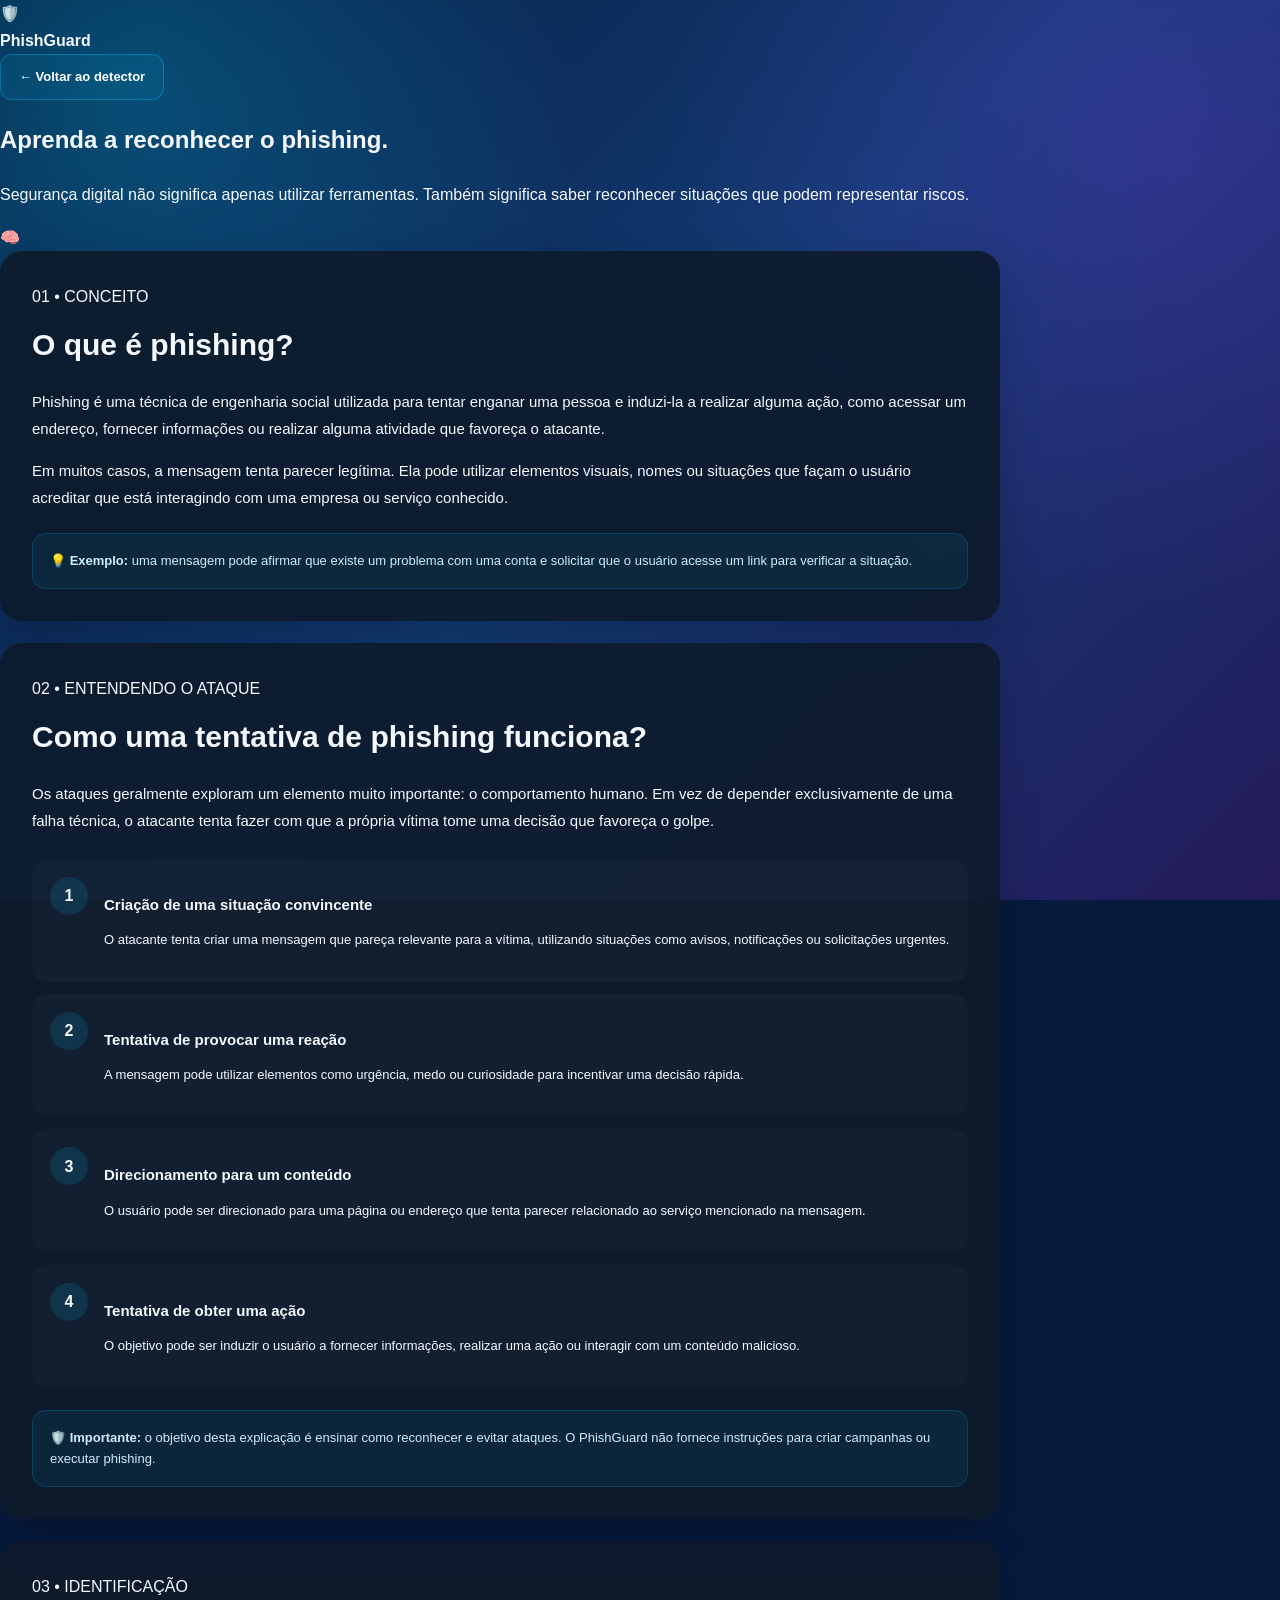
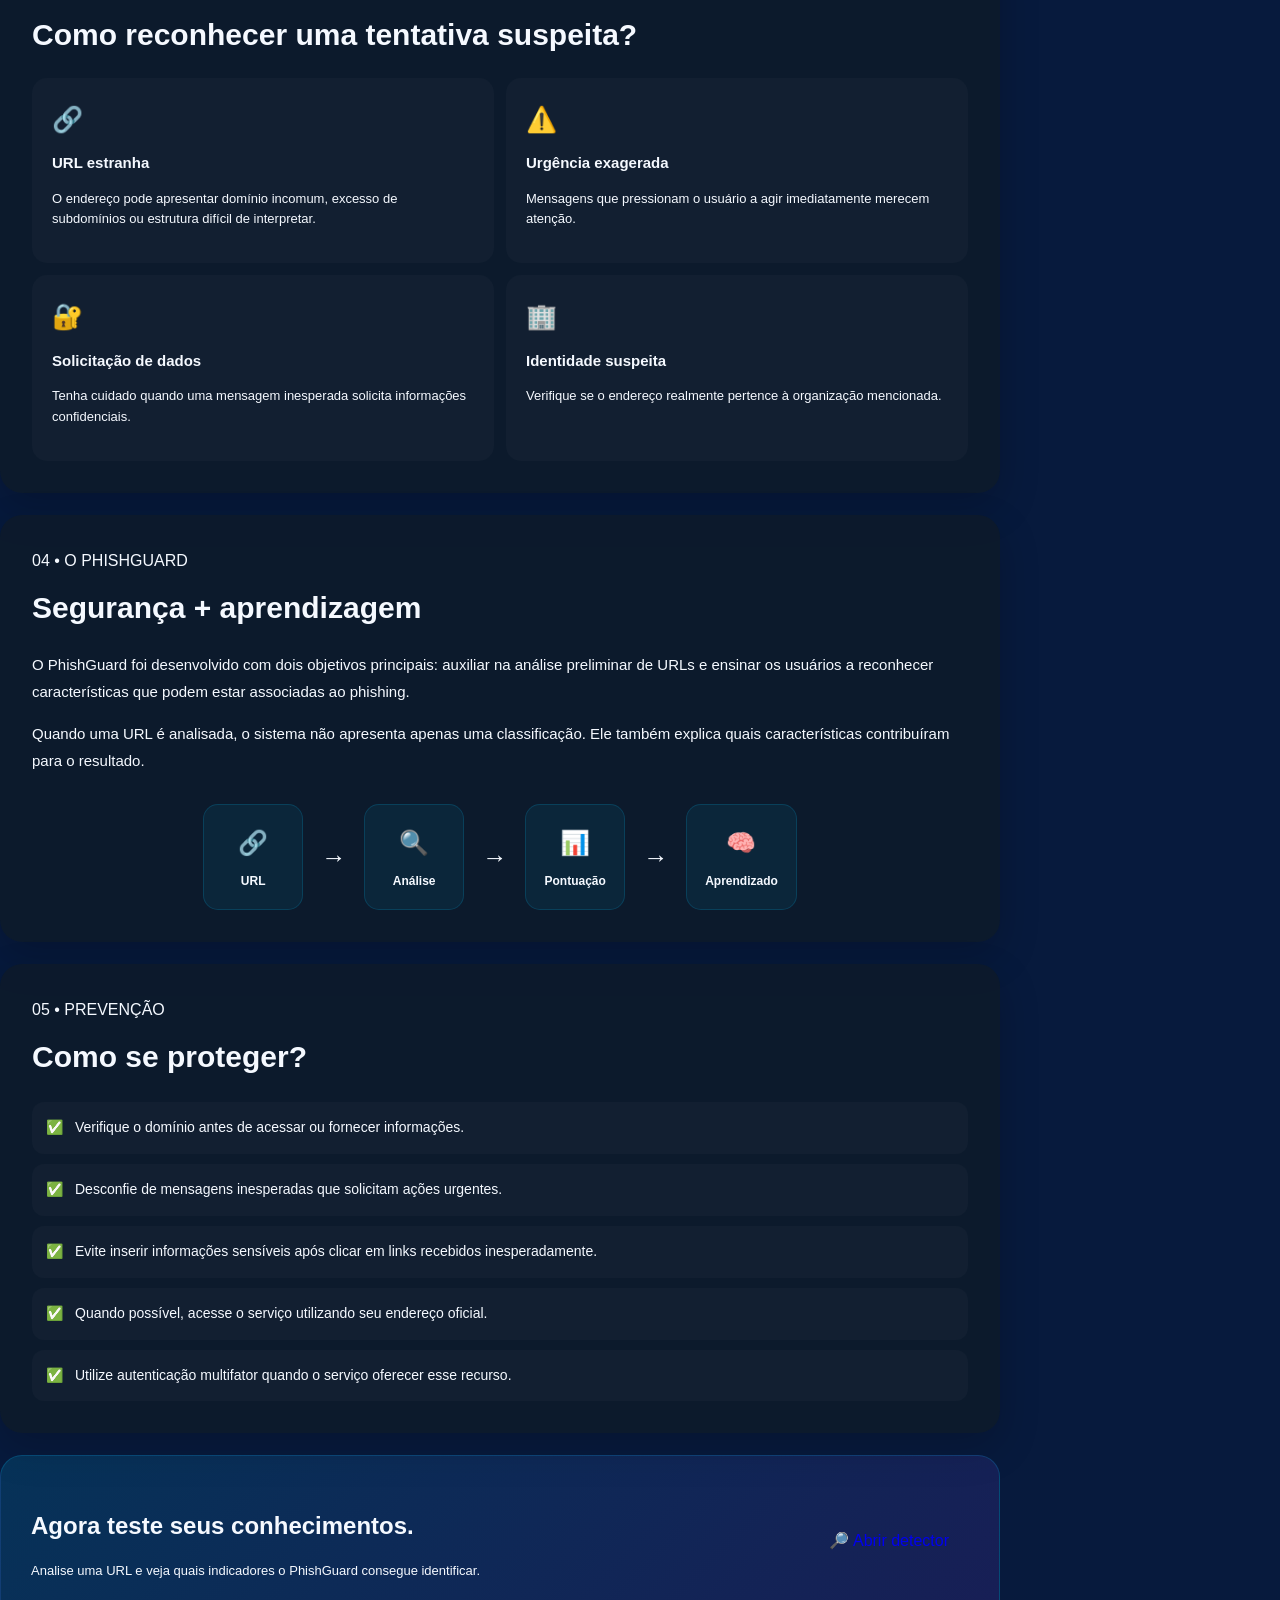
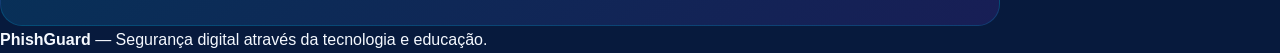
==== aprenda.html @ 77832d0c "Versão inicial do PhishGuard" ====
<!DOCTYPE html>
<html lang="pt-BR">

<head>

    <meta charset="UTF-8">

    <meta
        name="viewport"
        content="width=device-width, initial-scale=1.0"
    >

    <title>Aprenda sobre Phishing - PhishGuard</title>

    <link rel="stylesheet" href="./aprenda.css">

</head>


<body class="aprenda-body">


<header class="topbar">

    <a href="index.html" class="logo">

        <span>🛡️</span>

        <div>

            <strong>
                PhishGuard
            </strong>
        </div>

    </a>


    <a
      href="index.html"
      class="back-button"
    >
      ← Voltar ao detector
    </a>

</header>


<main class="container aprendizagem">


    <!-- INTRODUÇÃO -->

    <section class="hero">

        <div>

            <h1>
                Aprenda a reconhecer o phishing.
            </h1>

            <p>
                Segurança digital não significa apenas
                utilizar ferramentas. Também significa
                saber reconhecer situações que podem
                representar riscos.
            </p>

        </div>


        <div class="shield">
            🧠
        </div>

    </section>



    <!-- O QUE É PHISHING -->

    <section class="conteudo-card">

        <span class="section-title">
            01 • CONCEITO
        </span>

        <h2>
            O que é phishing?
        </h2>


        <p>

            Phishing é uma técnica de engenharia social
            utilizada para tentar enganar uma pessoa e
            induzi-la a realizar alguma ação, como acessar
            um endereço, fornecer informações ou realizar
            alguma atividade que favoreça o atacante.

        </p>


        <p>

            Em muitos casos, a mensagem tenta parecer
            legítima. Ela pode utilizar elementos visuais,
            nomes ou situações que façam o usuário acreditar
            que está interagindo com uma empresa ou serviço
            conhecido.

        </p>


        <div class="destaque">

            💡 <strong>Exemplo:</strong>

            uma mensagem pode afirmar que existe um
            problema com uma conta e solicitar que o
            usuário acesse um link para verificar a situação.

        </div>

    </section>



    <!-- COMO FUNCIONA -->

    <section
        id="como-funciona"
        class="conteudo-card"
    >

        <span class="section-title">
            02 • ENTENDENDO O ATAQUE
        </span>

        <h2>
            Como uma tentativa de phishing funciona?
        </h2>


        <p>

            Os ataques geralmente exploram um elemento
            muito importante: o comportamento humano.

            Em vez de depender exclusivamente de uma
            falha técnica, o atacante tenta fazer com que
            a própria vítima tome uma decisão que favoreça
            o golpe.

        </p>


        <div class="etapas">


            <div class="etapa">

                <div class="numero">
                    1
                </div>

                <div>

                    <h3>
                        Criação de uma situação convincente
                    </h3>

                    <p>

                        O atacante tenta criar uma mensagem
                        que pareça relevante para a vítima,
                        utilizando situações como avisos,
                        notificações ou solicitações urgentes.

                    </p>

                </div>

            </div>



            <div class="etapa">

                <div class="numero">
                    2
                </div>

                <div>

                    <h3>
                        Tentativa de provocar uma reação
                    </h3>

                    <p>

                        A mensagem pode utilizar elementos
                        como urgência, medo ou curiosidade
                        para incentivar uma decisão rápida.

                    </p>

                </div>

            </div>



            <div class="etapa">

                <div class="numero">
                    3
                </div>

                <div>

                    <h3>
                        Direcionamento para um conteúdo
                    </h3>

                    <p>

                        O usuário pode ser direcionado para
                        uma página ou endereço que tenta
                        parecer relacionado ao serviço
                        mencionado na mensagem.

                    </p>

                </div>

            </div>



            <div class="etapa">

                <div class="numero">
                    4
                </div>

                <div>

                    <h3>
                        Tentativa de obter uma ação
                    </h3>

                    <p>

                        O objetivo pode ser induzir o usuário
                        a fornecer informações, realizar uma
                        ação ou interagir com um conteúdo
                        malicioso.

                    </p>

                </div>

            </div>


        </div>


        <div class="destaque">

            🛡️ <strong>Importante:</strong>

            o objetivo desta explicação é ensinar como
            reconhecer e evitar ataques. O PhishGuard não
            fornece instruções para criar campanhas ou
            executar phishing.

        </div>

    </section>



    <!-- SINAIS -->

    <section class="conteudo-card">

        <span class="section-title">
            03 • IDENTIFICAÇÃO
        </span>

        <h2>
            Como reconhecer uma tentativa suspeita?
        </h2>


        <div class="sinais-grid">


            <div class="sinal">

                <span>🔗</span>

                <h3>
                    URL estranha
                </h3>

                <p>
                    O endereço pode apresentar domínio
                    incomum, excesso de subdomínios ou
                    estrutura difícil de interpretar.
                </p>

            </div>


            <div class="sinal">

                <span>⚠️</span>

                <h3>
                    Urgência exagerada
                </h3>

                <p>
                    Mensagens que pressionam o usuário
                    a agir imediatamente merecem atenção.
                </p>

            </div>


            <div class="sinal">

                <span>🔐</span>

                <h3>
                    Solicitação de dados
                </h3>

                <p>
                    Tenha cuidado quando uma mensagem
                    inesperada solicita informações
                    confidenciais.
                </p>

            </div>


            <div class="sinal">

                <span>🏢</span>

                <h3>
                    Identidade suspeita
                </h3>

                <p>
                    Verifique se o endereço realmente
                    pertence à organização mencionada.
                </p>

            </div>


        </div>

    </section>



    <!-- PHISHGUARD -->

    <section class="conteudo-card">

        <span class="section-title">
            04 • O PHISHGUARD
        </span>

        <h2>
            Segurança + aprendizagem
        </h2>


        <p>

            O PhishGuard foi desenvolvido com dois
            objetivos principais: auxiliar na análise
            preliminar de URLs e ensinar os usuários a
            reconhecer características que podem estar
            associadas ao phishing.

        </p>


        <p>

            Quando uma URL é analisada, o sistema não
            apresenta apenas uma classificação.
            Ele também explica quais características
            contribuíram para o resultado.

        </p>


        <div class="fluxo">

            <div>
                🔗
                <strong>URL</strong>
            </div>

            <span>→</span>

            <div>
                🔍
                <strong>Análise</strong>
            </div>

            <span>→</span>

            <div>
                📊
                <strong>Pontuação</strong>
            </div>

            <span>→</span>

            <div>
                🧠
                <strong>Aprendizado</strong>
            </div>

        </div>

    </section>



    <!-- PREVENÇÃO -->

    <section
        id="prevencao"
        class="conteudo-card"
    >

        <span class="section-title">
            05 • PREVENÇÃO
        </span>

        <h2>
            Como se proteger?
        </h2>


        <div class="check-list">

            <div>
                ✅
                <span>
                    Verifique o domínio antes de acessar
                    ou fornecer informações.
                </span>
            </div>

            <div>
                ✅
                <span>
                    Desconfie de mensagens inesperadas
                    que solicitam ações urgentes.
                </span>
            </div>

            <div>
                ✅
                <span>
                    Evite inserir informações sensíveis
                    após clicar em links recebidos
                    inesperadamente.
                </span>
            </div>

            <div>
                ✅
                <span>
                    Quando possível, acesse o serviço
                    utilizando seu endereço oficial.
                </span>
            </div>

            <div>
                ✅
                <span>
                    Utilize autenticação multifator quando
                    o serviço oferecer esse recurso.
                </span>
            </div>

        </div>

    </section>



    <!-- VOLTAR AO DETECTOR -->

    <section class="cta">

        <div>

            <h2>
                Agora teste seus conhecimentos.
            </h2>

            <p>
                Analise uma URL e veja quais indicadores
                o PhishGuard consegue identificar.
            </p>

        </div>


        <a
            href="index.html"
            class="btn-primary cta-button"
        >
            🔎 Abrir detector
        </a>

    </section>


</main>


<footer>

    <strong>PhishGuard</strong>
    — Segurança digital através da tecnologia e educação.

</footer>


</body>

</html>
---- aprenda.css ----
html:has(body.aprenda-body) {
    margin: 0;
    padding: 0;
    background: #071a3d;
    overflow-x: hidden;
    overscroll-behavior-y: none;
}

body.aprenda-body {
    margin: 0;
    padding: 0;
    min-height: 100vh;
    width: 100%;
    max-width: 100%;
    overflow-x: hidden;
}
*,
*::before,
*::after {
    box-sizing: border-box;
}

body.aprenda-body {

    margin: 0;

    min-height: 100vh;

    background:
        radial-gradient(
            circle at 10% 10%,
            rgba(0, 212, 255, 0.25),
            transparent 32%
        ),

        radial-gradient(
            circle at 90% 15%,
            rgba(124, 58, 237, 0.25),
            transparent 35%
        ),

        linear-gradient(
            135deg,
            #071a3d 0%,
            #123b73 50%,
            #251b5c 100%
        );

    background-attachment: fixed;

    color: #f5f9ff;

    font-family:
        "Segoe UI",
        Arial,
        sans-serif;

    font-size: 16px;

    line-height: 1.7;

}

/* =========================================
   HEADER — PÁGINA APRENDA
========================================= */

.aprenda-header {

    width: 100%;

    position: sticky;

    top: 0;

    z-index: 1000;

    background:
        rgba(7, 26, 61, 0.88);

    backdrop-filter:
        blur(14px);

    -webkit-backdrop-filter:
        blur(14px);

    border-bottom:
        1px solid rgba(255, 255, 255, 0.10);

}


.aprenda-header-container {
    width: 100%;
    max-width: 1200px;
    min-height: 72px;
    margin: 0 auto;
    padding: 0 25px;

    display: flex;
    align-items: center;
    justify-content: center;

    position: relative;
}

/* LOGO */

.logo-aprenda {
    color: #ffffff;
    text-decoration: none;
    font-size: 21px;
    font-weight: 800;

    position: absolute;
    left: 50%;
    transform: translateX(-50%);

    white-space: nowrap;
}


.logo-aprenda:first-letter {

    color: #00d4ff;

}


/* MENU */

.aprenda-nav {

    display: flex;

    align-items: center;

    gap: 28px;

}


.aprenda-nav a {

    color: #cfe1f5;

    text-decoration: none;

    font-size: 14px;

    font-weight: 600;

    transition:
        color 0.2s ease;

}


.aprenda-nav a:hover {

    color: #00d4ff;

}


/* BOTÃO VOLTAR */

.voltar-aprenda {
    position: absolute;
    right: 25px;

    display: inline-flex;
    align-items: center;
    gap: 8px;

    padding: 10px 18px;

    color: #eaf7ff;

    text-decoration: none;

    font-size: 14px;
    font-weight: 700;

    background: rgba(0, 212, 255, 0.08);

    border: 1px solid rgba(0, 212, 255, 0.35);

    border-radius: 12px;

    transition:
        background 0.25s ease,
        border-color 0.25s ease,
        transform 0.25s ease,
        box-shadow 0.25s ease;
}


.voltar-aprenda:hover {

    color: #ffffff;

    background: rgba(0, 212, 255, 0.18);

    border-color: rgba(0, 212, 255, 0.7);

    transform: translateY(-2px);

    box-shadow:
        0 8px 25px rgba(0, 212, 255, 0.15);
}


.voltar-aprenda:active {

    transform: translateY(0);

}


/* CELULAR */

@media (max-width: 800px) {

    .aprenda-header-container {

        padding:
            12px 18px;

    }

    .aprenda-nav {

        display: none;

    }

}
.logo {
    text-decoration: none;
    color: var(--texto);
}


.link-card {
    text-decoration: none;
    color: var(--texto);
    display: block;
    transition: 0.25s ease;
}


.link-card:hover {

    transform: translateY(-5px);

    border-color: rgba(0,200,255,0.45);

    background: rgba(20,55,100,0.85);

}


.link-card p {
    color: var(--cinza);
}


.saiba-mais {

    display: inline-block;

    margin-top: 15px;

    color: var(--azul);

    font-weight: bold;

    font-size: 13px;

}


/* CONTEÚDO */

.aprendizagem {
    max-width: 1000px;
}


.conteudo-card {

    background: rgba(13,26,43,0.9);

    border: 1px solid var(--borda);

    border-radius: 22px;

    padding: 32px;

    margin-bottom: 22px;

    box-shadow:
        0 15px 40px rgba(0,0,0,0.18);

}


.conteudo-card h2 {

    font-size: 30px;

    margin: 8px 0 18px;

}


.conteudo-card > p {

    color: var(--cinza);

    line-height: 1.8;

    margin-bottom: 15px;

    font-size: 15px;

}


.destaque {

    margin-top: 22px;

    padding: 17px;

    border-radius: 14px;

    background:
        rgba(0,200,255,0.07);

    border:
        1px solid rgba(0,200,255,0.18);

    color: #ccecff;

    line-height: 1.6;

    font-size: 13px;

}


/* ETAPAS */

.etapas {

    display: grid;

    gap: 12px;

    margin-top: 25px;

}


.etapa {

    display: flex;

    gap: 16px;

    padding: 18px;

    border-radius: 15px;

    background: rgba(255,255,255,0.025);

    border: 1px solid var(--borda);

}


.numero {

    width: 38px;

    height: 38px;

    min-width: 38px;

    border-radius: 50%;

    display: flex;

    align-items: center;

    justify-content: center;

    background: rgba(0,200,255,0.12);

    color: var(--azul);

    font-weight: bold;

}


.etapa h3 {

    font-size: 15px;

    margin-bottom: 5px;

}


.etapa p {

    color: var(--cinza);

    font-size: 13px;

    line-height: 1.6;

}


/* SINAIS */

.sinais-grid {

    display: grid;

    grid-template-columns:
        repeat(2, 1fr);

    gap: 12px;

}


.sinal {

    padding: 20px;

    border-radius: 15px;

    background: rgba(255,255,255,0.025);

    border: 1px solid var(--borda);

}


.sinal > span {

    font-size: 25px;

}


.sinal h3 {

    margin: 10px 0 5px;

    font-size: 15px;

}


.sinal p {

    color: var(--cinza);

    font-size: 13px;

    line-height: 1.6;

}


/* FLUXO */

.fluxo {

    display: flex;

    align-items: center;

    justify-content: center;

    gap: 18px;

    margin-top: 30px;

    flex-wrap: wrap;

}


.fluxo div {

    display: flex;

    flex-direction: column;

    align-items: center;

    gap: 7px;

    min-width: 100px;

    padding: 18px;

    border-radius: 15px;

    background: rgba(0,200,255,0.07);

    border: 1px solid rgba(0,200,255,0.16);

    font-size: 24px;

}


.fluxo strong {

    font-size: 12px;

    color: var(--texto);

}


.fluxo > span {

    color: var(--azul);

    font-size: 25px;

}


/* CHECKLIST */

.check-list {

    display: grid;

    gap: 10px;

    margin-top: 20px;

}


.check-list div {

    display: flex;

    align-items: flex-start;

    gap: 12px;

    padding: 14px;

    border-radius: 12px;

    background: rgba(255,255,255,0.025);

    border: 1px solid var(--borda);

    color: var(--cinza);

    font-size: 14px;

}


.check-list div:first-letter {

    color: var(--verde);

}


/* CTA */

.cta {

    display: flex;

    justify-content: space-between;

    align-items: center;

    gap: 25px;

    padding: 30px;

    border-radius: 22px;

    background:
        linear-gradient(
            135deg,
            rgba(0,200,255,0.14),
            rgba(124,58,237,0.14)
        );

    border: 1px solid rgba(0,200,255,0.18);

}


.cta h2 {

    margin-bottom: 5px;

}


.cta p {

    color: var(--cinza);

    font-size: 13px;

}


.cta-button {

    text-decoration: none;

    display: inline-flex;

    align-items: center;

    justify-content: center;

    min-height: 48px;

    padding: 0 20px;

}


/* RESPONSIVO */

@media(max-width: 700px) {

    .sinais-grid {

        grid-template-columns: 1fr;

    }


    .fluxo {

        flex-direction: column;

    }


    .fluxo > span {

        transform: rotate(90deg);

    }


    .cta {

        flex-direction: column;

        align-items: flex-start;

    }

}

/* =========================================
   BOTÃO VOLTAR AO DETECTOR
========================================= */

.back-button {
    display: inline-flex;
    align-items: center;
    justify-content: center;
    gap: 8px;

    padding: 11px 18px;

    border-radius: 12px;

    border: 1px solid rgba(0, 200, 255, 0.35);

    background: rgba(0, 200, 255, 0.08);

    color: #ffffff;

    text-decoration: none;

    font-size: 13px;

    font-weight: 600;

    transition:
        background 0.25s ease,
        border-color 0.25s ease,
        transform 0.25s ease,
        box-shadow 0.25s ease;
}


.back-button:hover {

    background: rgba(0, 200, 255, 0.18);

    border-color: #00c8ff;

    transform: translateX(-3px);

    box-shadow:
        0 5px 20px rgba(0, 200, 255, 0.15);

}


.back-button:active {

    transform: translateX(-1px);

}
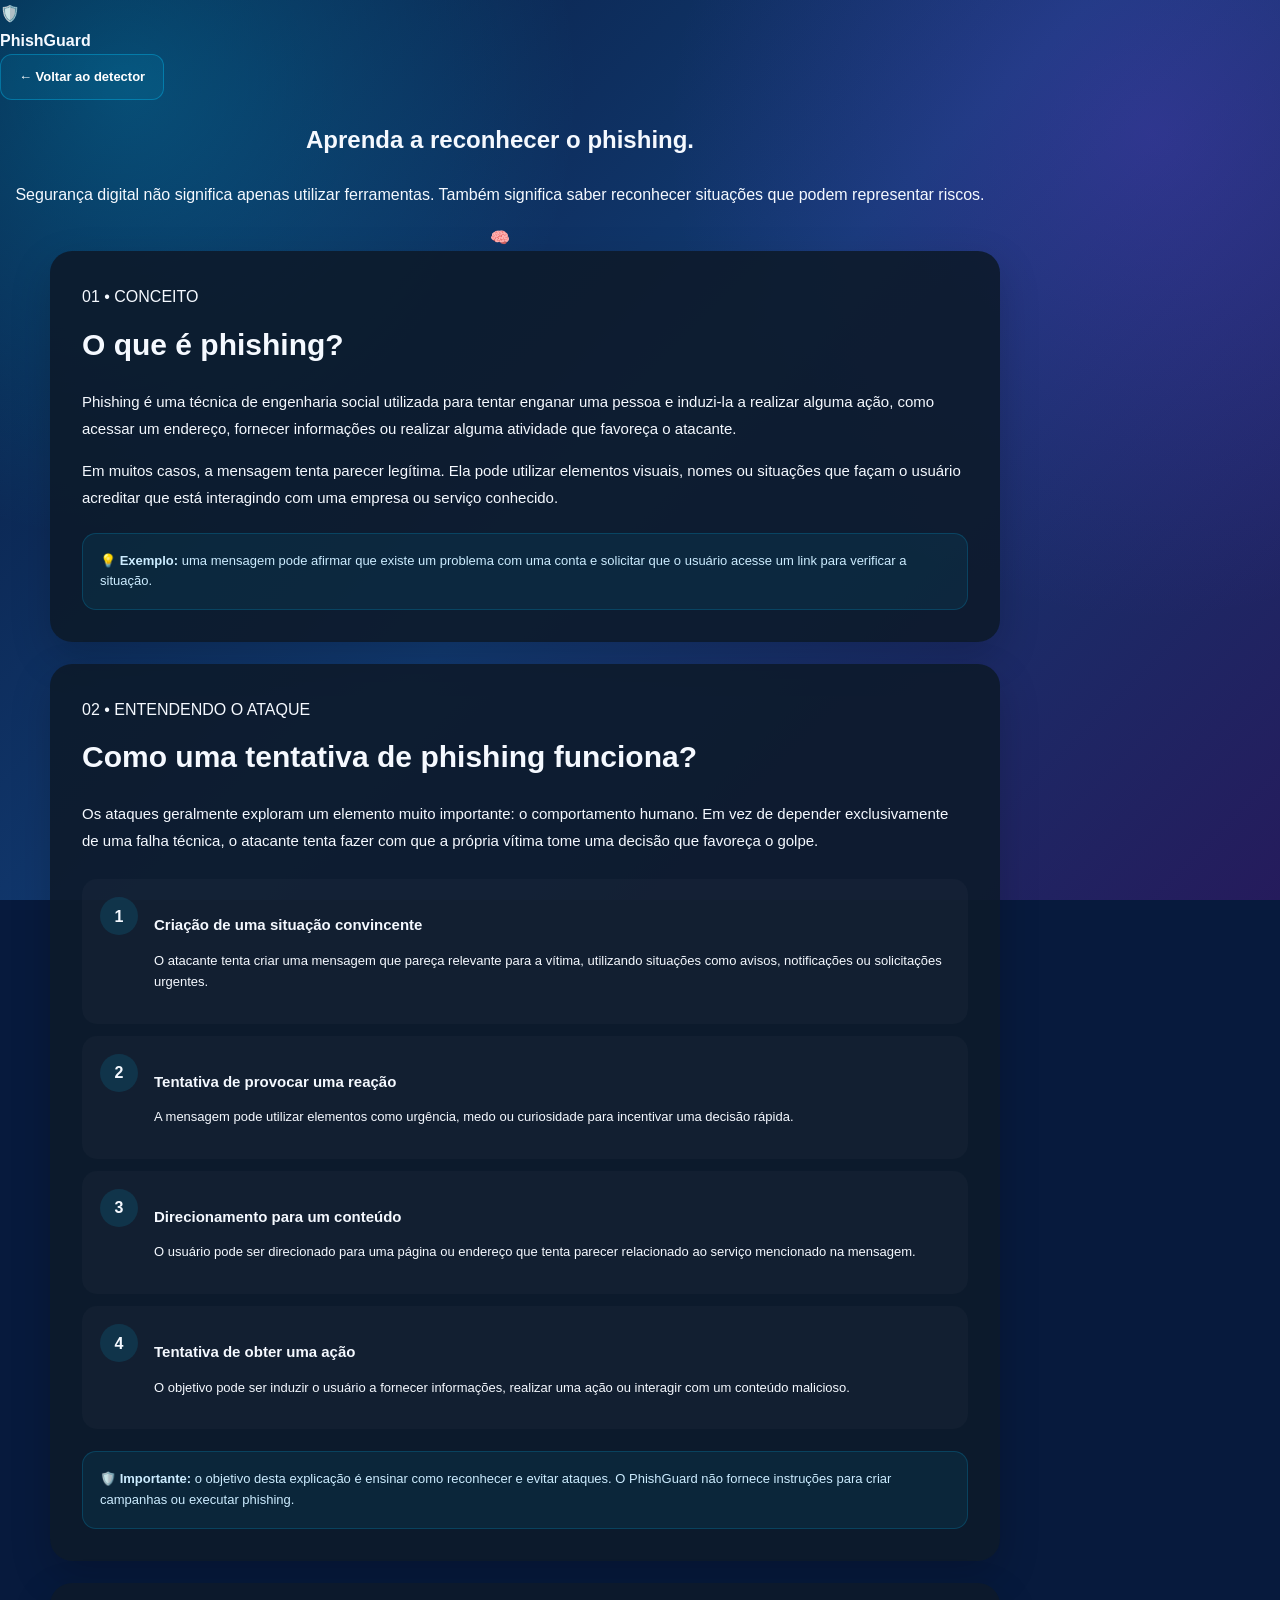
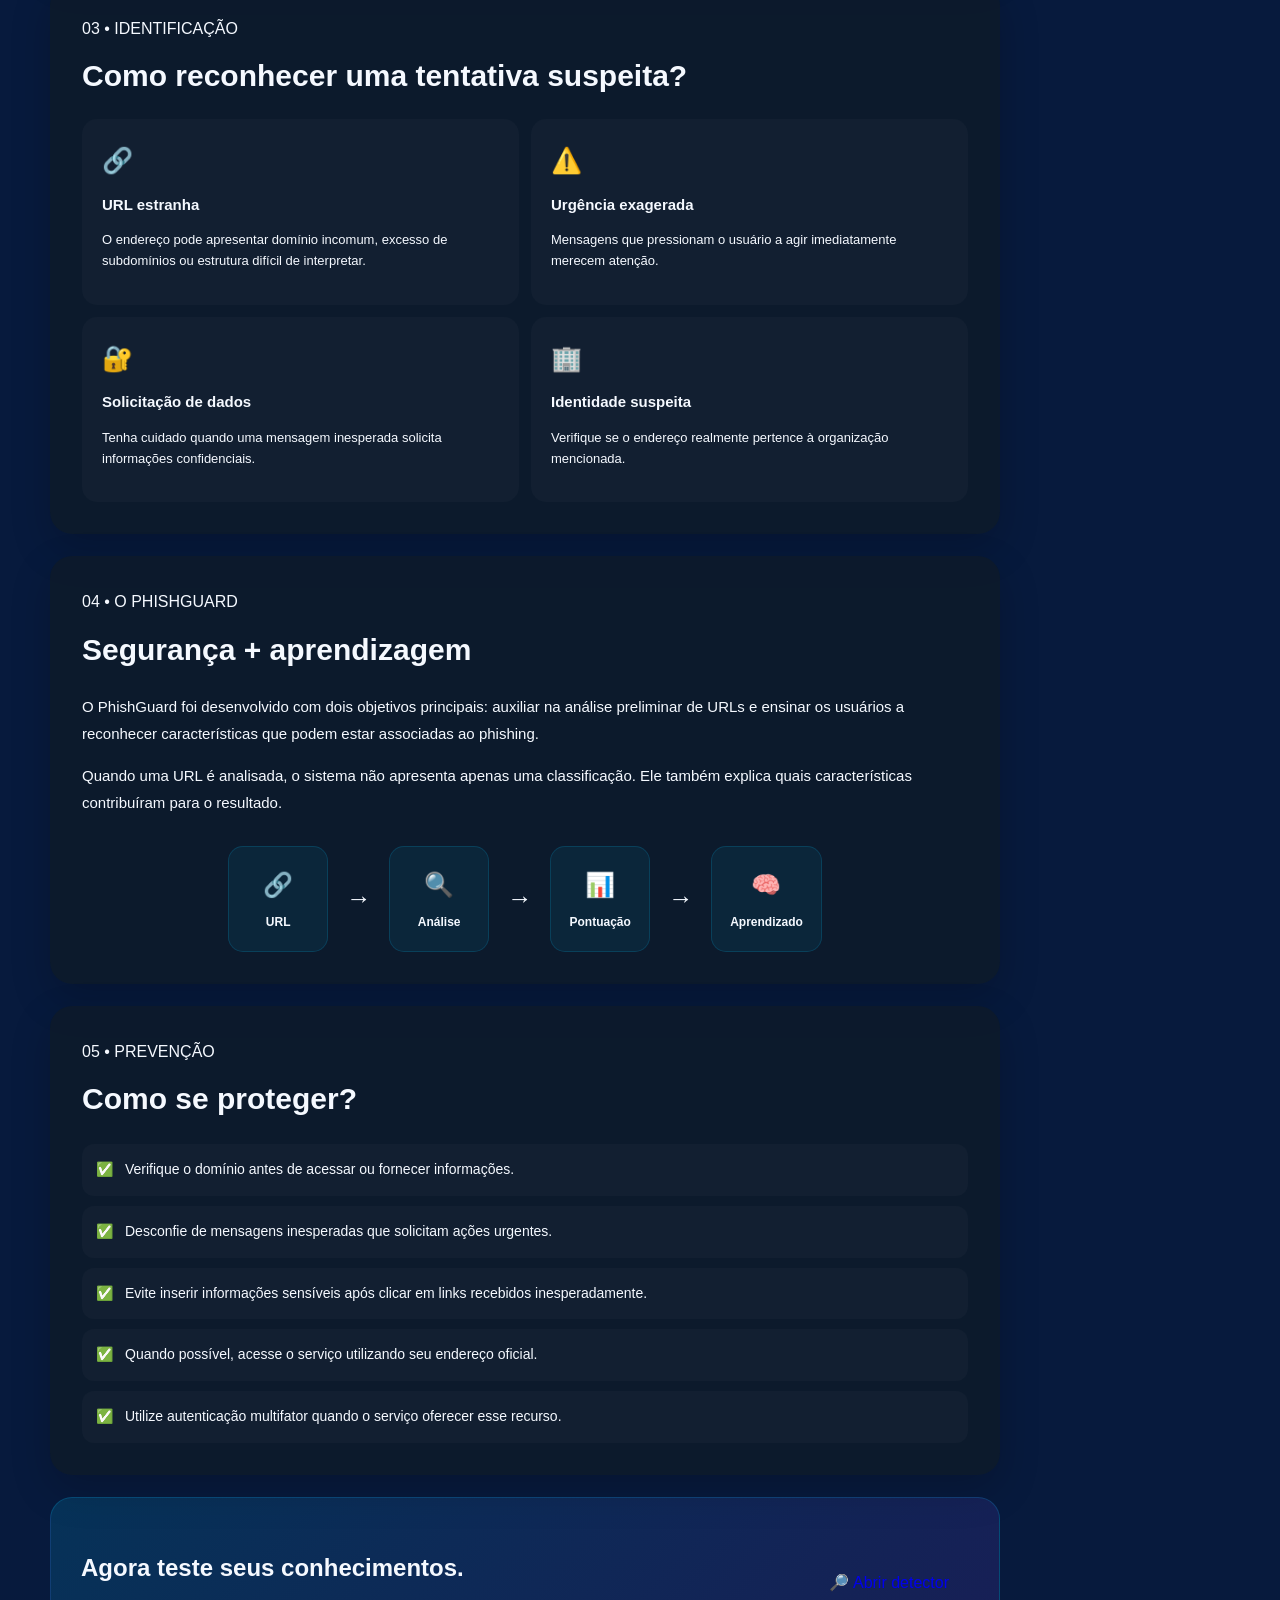
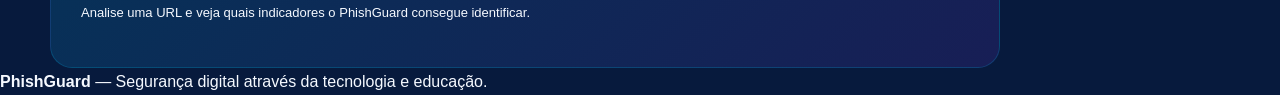
==== commit f122a209: "teste novo" ====
--- a/aprenda.html
+++ b/aprenda.html
@@ -79,7 +79,7 @@
 
     <!-- O QUE É PHISHING -->
 
-    <section class="conteudo-card">
+    <section class="conteudo-card phishing-intro">
 
         <span class="section-title">
             01 • CONCEITO
--- a/aprenda.css
+++ b/aprenda.css
@@ -87,6 +87,7 @@
     border-bottom:
         1px solid rgba(255, 255, 255, 0.10);
 
+    
 }
 
 
@@ -194,6 +195,9 @@
         transform 0.25s ease,
         box-shadow 0.25s ease;
 }
+.hero{
+    text-align: center;
+}
 
 
 .voltar-aprenda:hover {
@@ -733,4 +737,45 @@
 
     transform: translateX(-1px);
 
-}+}
+
+
+/* AFASTA O CARD INTEIRO "O QUE É PHISHING?" DA PAREDE ESQUERDA */
+.phishing-intro {
+    margin-left: 50px;
+}
+
+@media (max-width: 700px) {
+    .phishing-intro {
+        margin-left: 24px;
+    }
+}
+.conteudo-card {
+    margin-left: 50px;
+}
+
+@media (max-width: 700px) {
+    .conteudo-card {
+        margin-left: 24px;
+    }
+}
+.cta {
+    margin-left: 50px;
+}
+
+@media (max-width: 700px) {
+    .cta {
+        margin-left: 24px;
+    }
+}
+.imagem-lateral {
+    position: fixed;
+    top: 0;
+    right: 0;
+
+    width: 50%;
+    height: 100vh;
+
+    object-fit: cover;
+    z-index: -1;
+}
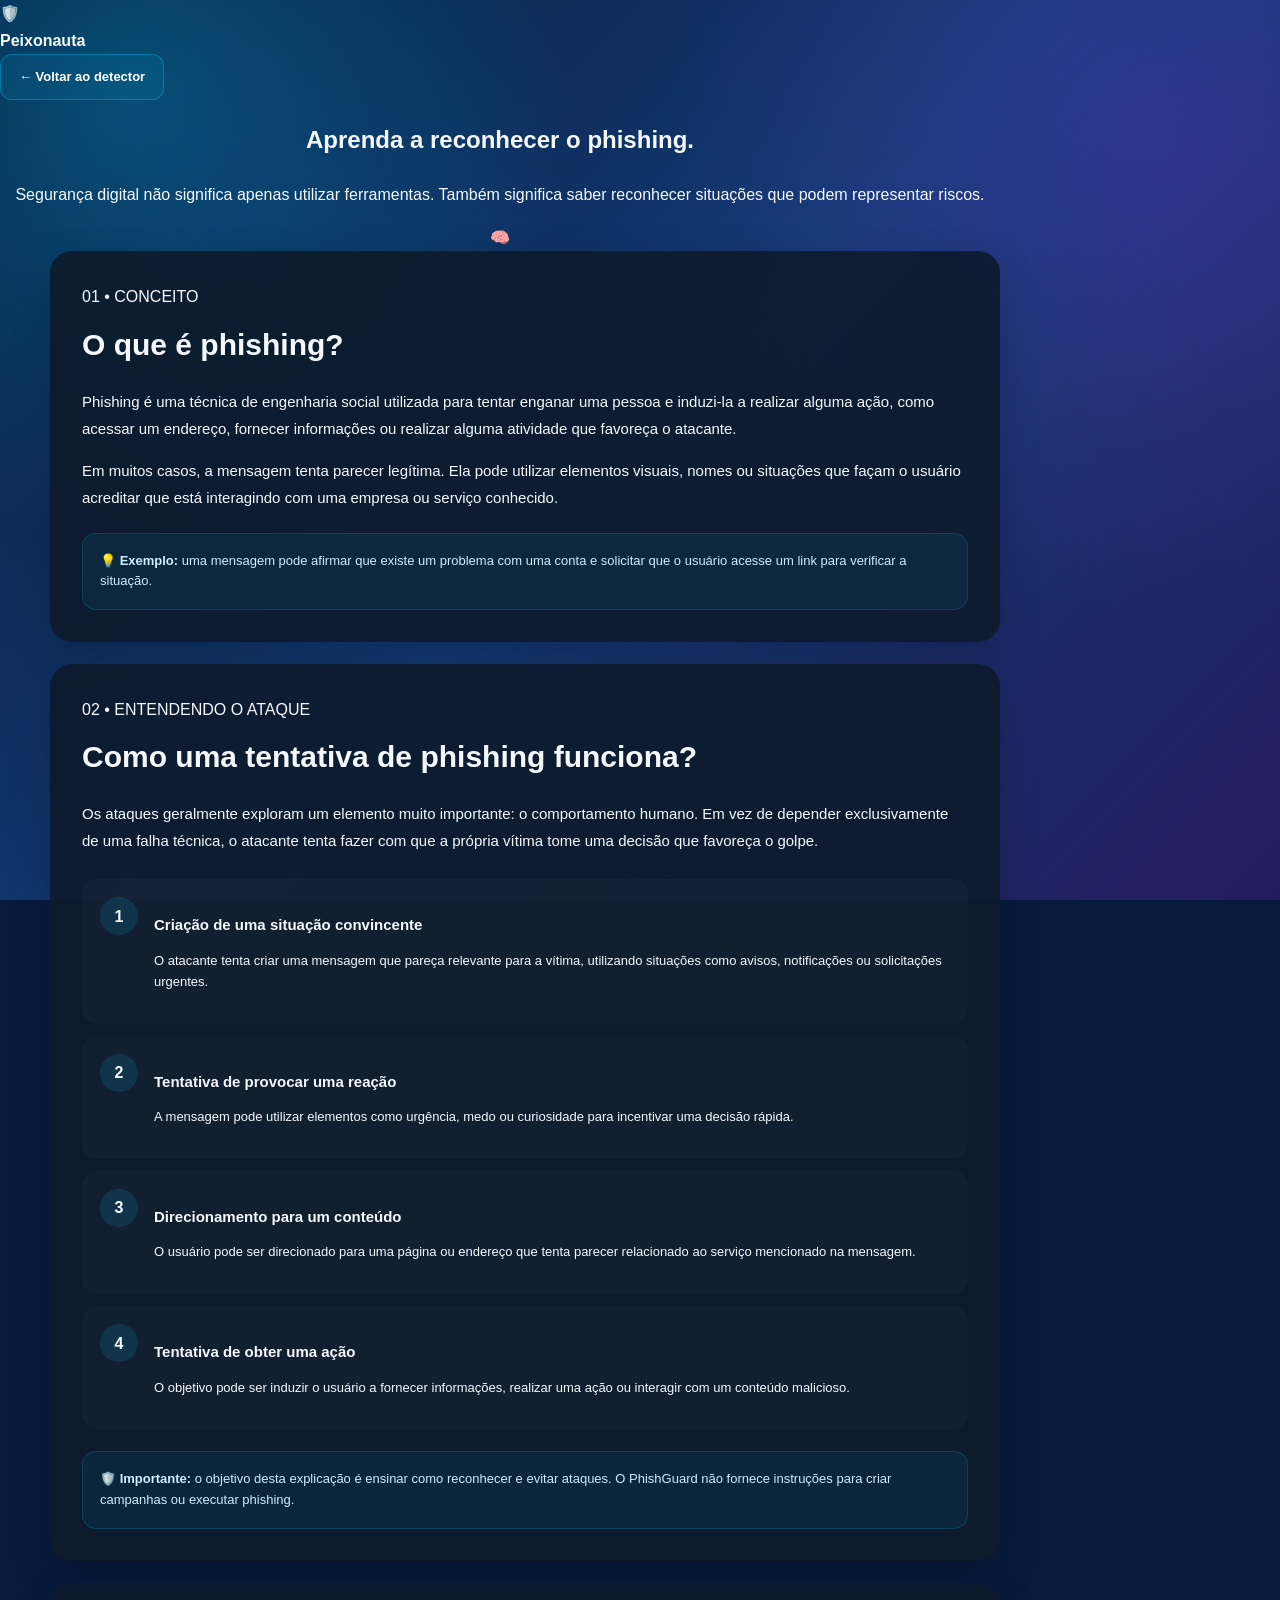
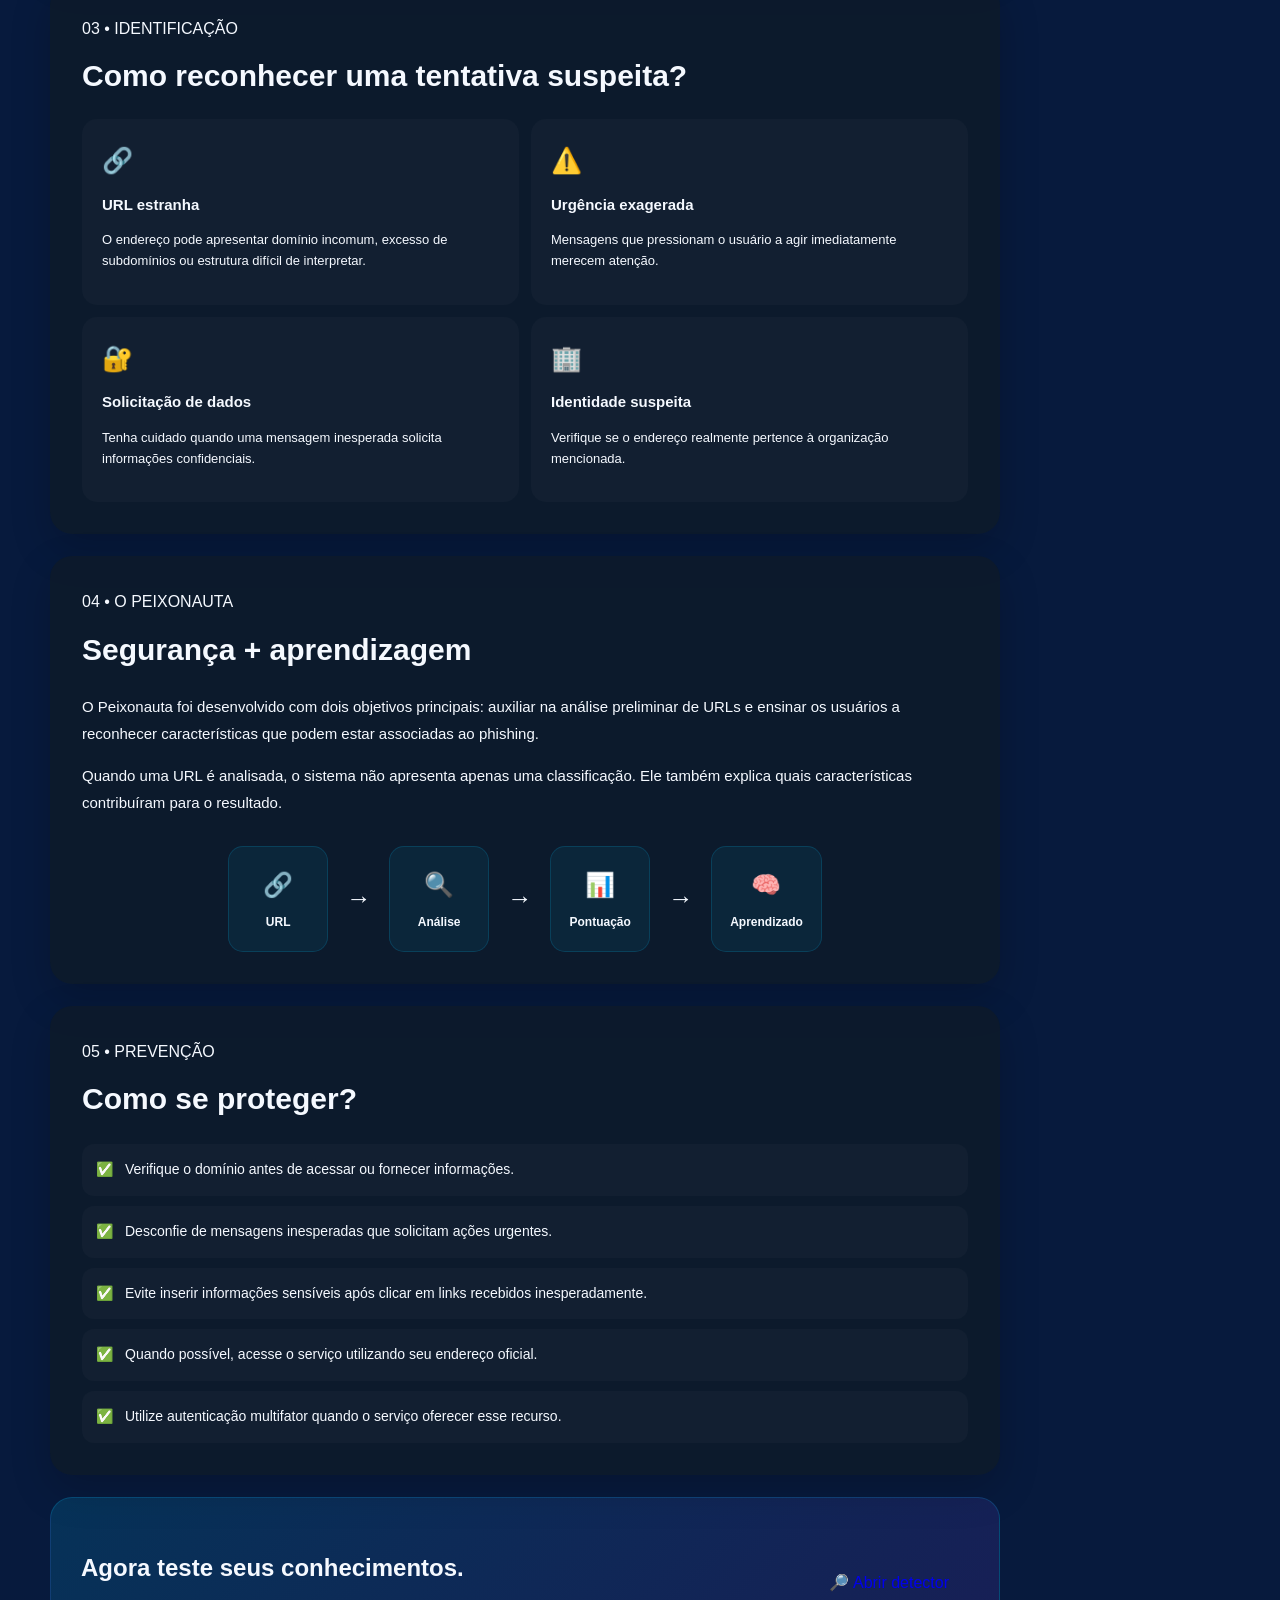
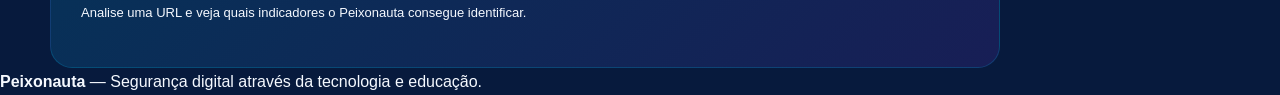
==== commit 418836e9: "novo nome ao site" ====
--- a/aprenda.html
+++ b/aprenda.html
@@ -10,7 +10,7 @@
         content="width=device-width, initial-scale=1.0"
     >
 
-    <title>Aprenda sobre Phishing - PhishGuard</title>
+    <title>Aprenda sobre Phishing - Peixonauta</title>
 
     <link rel="stylesheet" href="./aprenda.css">
 
@@ -29,7 +29,7 @@
         <div>
 
             <strong>
-                PhishGuard
+                Peixonauta
             </strong>
         </div>
 
@@ -79,7 +79,7 @@
 
     <!-- O QUE É PHISHING -->
 
-    <section class="conteudo-card phishing-intro">
+    <section class="conteudo-card Peixonauta-intro">
 
         <span class="section-title">
             01 • CONCEITO
@@ -375,7 +375,7 @@
     <section class="conteudo-card">
 
         <span class="section-title">
-            04 • O PHISHGUARD
+            04 • O PEIXONAUTA
         </span>
 
         <h2>
@@ -385,7 +385,7 @@
 
         <p>
 
-            O PhishGuard foi desenvolvido com dois
+            O Peixonauta foi desenvolvido com dois
             objetivos principais: auxiliar na análise
             preliminar de URLs e ensinar os usuários a
             reconhecer características que podem estar
@@ -515,7 +515,7 @@
 
             <p>
                 Analise uma URL e veja quais indicadores
-                o PhishGuard consegue identificar.
+                o Peixonauta consegue identificar.
             </p>
 
         </div>
@@ -536,7 +536,7 @@
 
 <footer>
 
-    <strong>PhishGuard</strong>
+    <strong>Peixonauta</strong>
     — Segurança digital através da tecnologia e educação.
 
 </footer>
